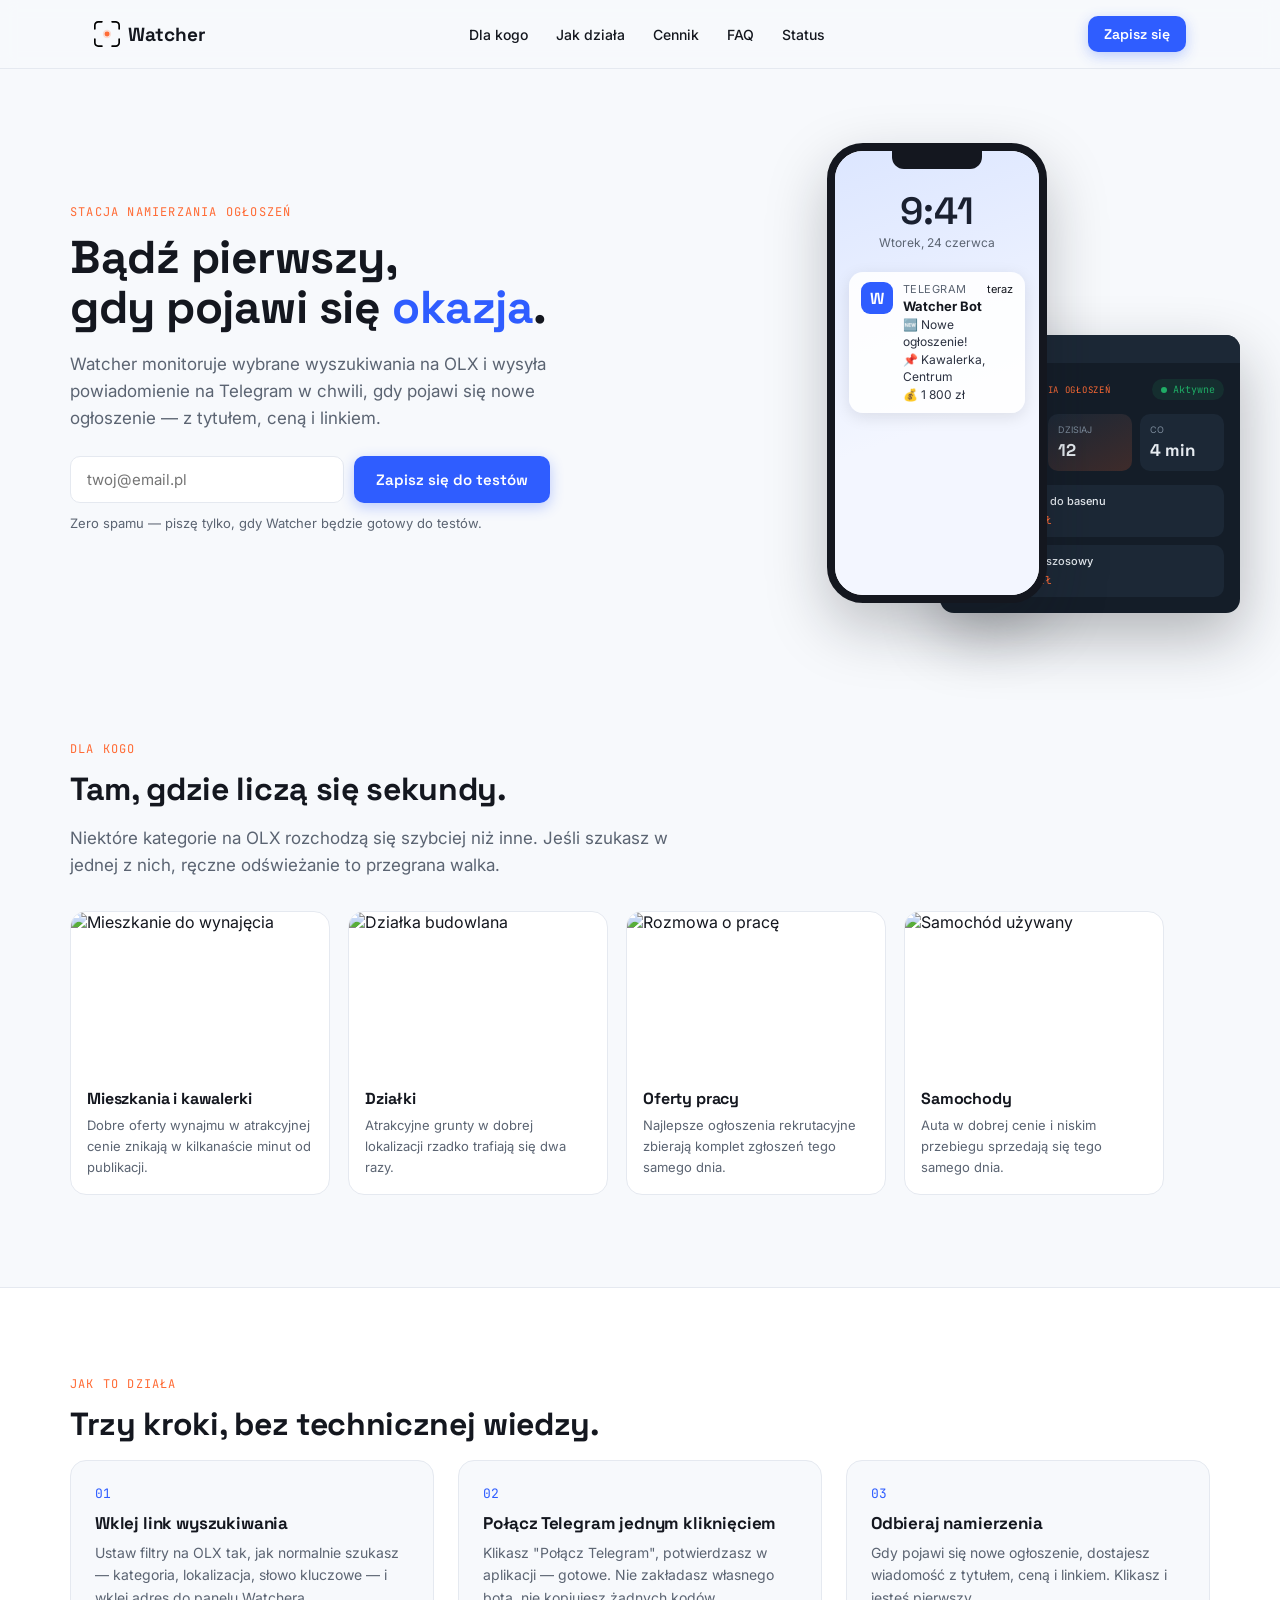
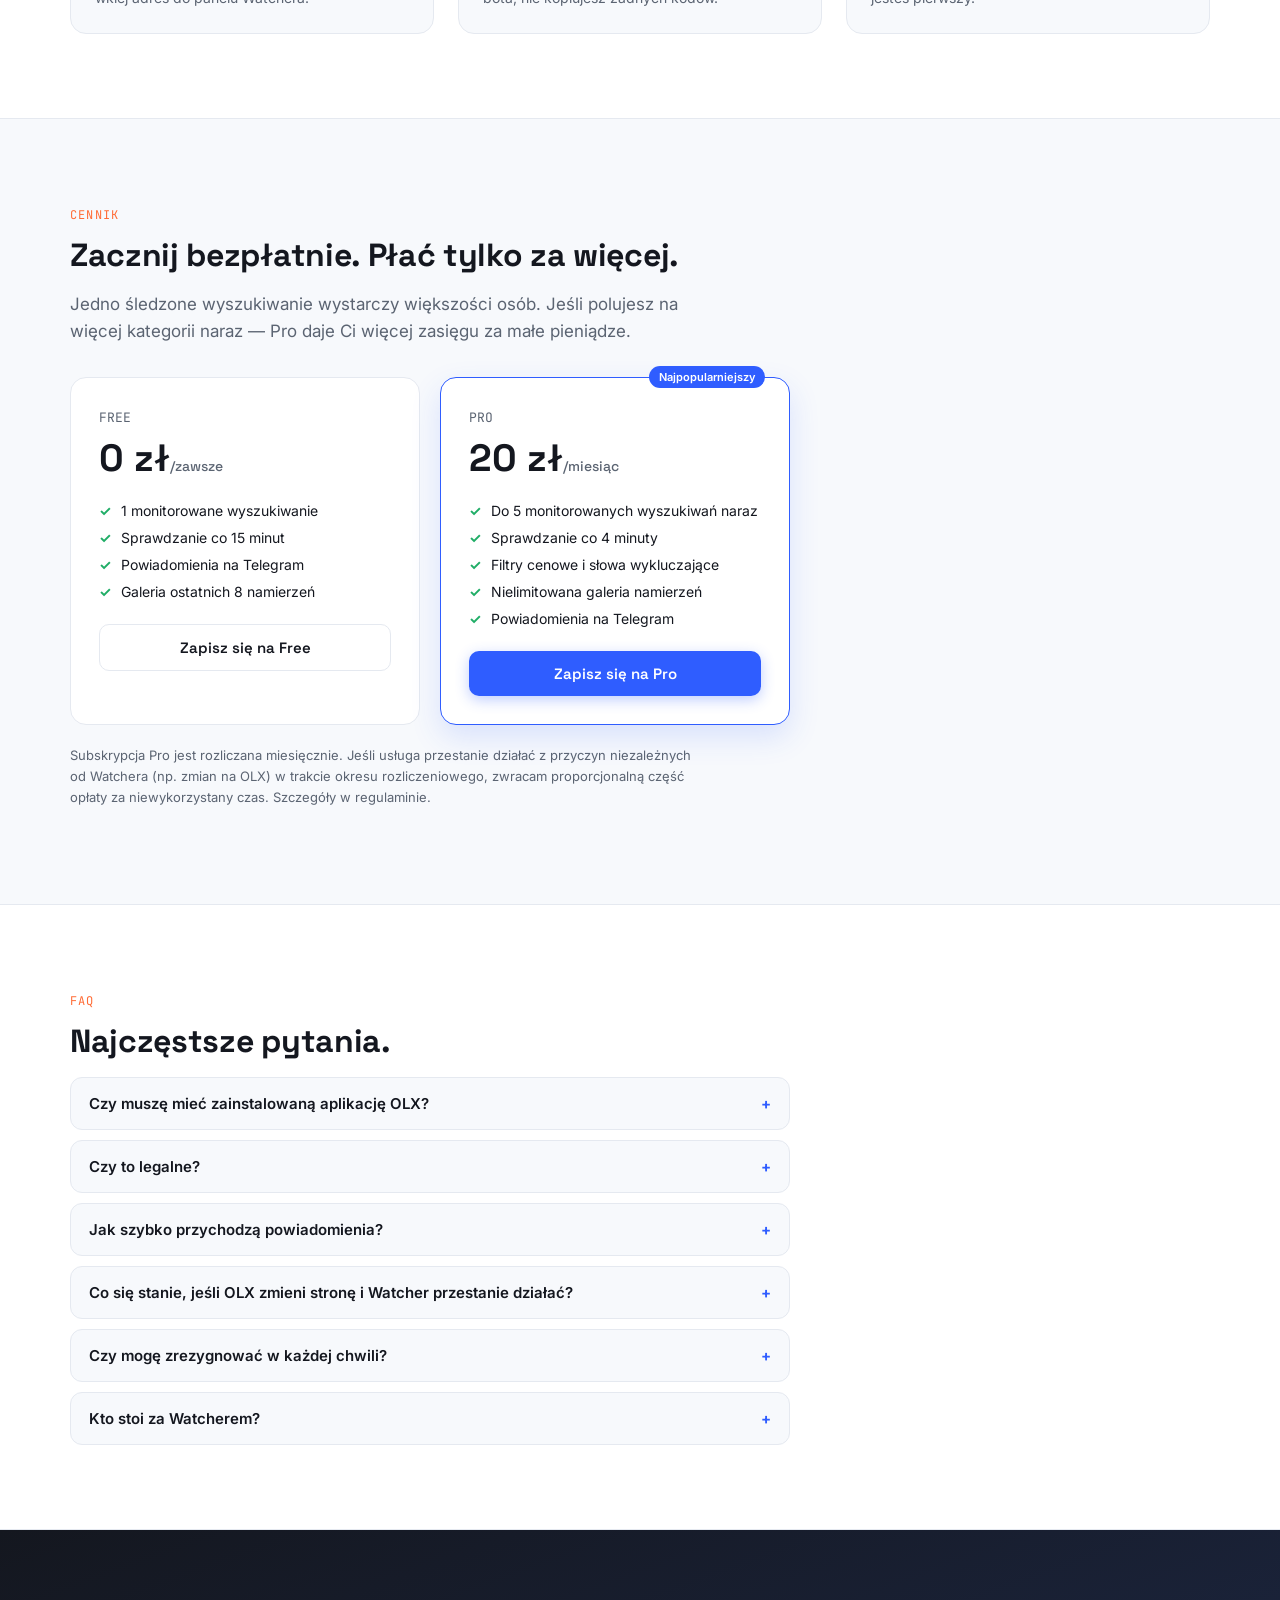
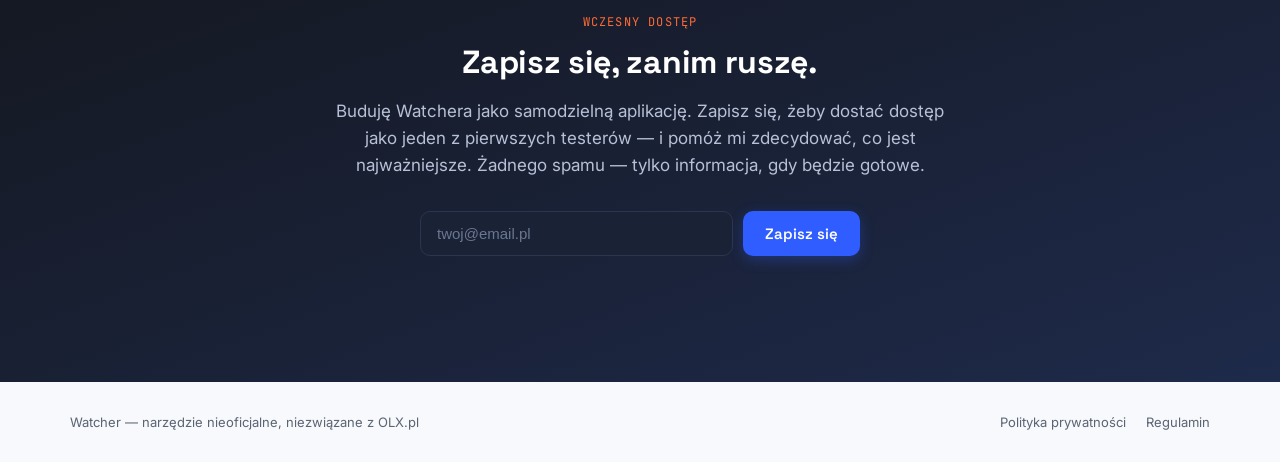
==== index.html @ 294d913c "Add files via upload" ====
<!DOCTYPE html>
<html lang="pl">
<head>
<meta charset="UTF-8" />
<meta name="viewport" content="width=device-width, initial-scale=1.0" />
<title>Watcher — bądź pierwszy przy nowych ogłoszeniach na OLX</title>
<meta name="description" content="Watcher monitoruje wybrane wyszukiwania na OLX i wysyła powiadomienie na Telegram, gdy pojawi się nowe ogłoszenie." />
<link rel="preconnect" href="https://fonts.googleapis.com">
<link href="https://fonts.googleapis.com/css2?family=Space+Grotesk:wght@500;600;700&family=Inter:wght@400;500;600;700&family=JetBrains+Mono:wght@400;500&display=swap" rel="stylesheet">
<link rel="stylesheet" href="style.css">
<link rel="icon" type="image/svg+xml" href="logo.svg">
</head>
<body>

<nav class="nav">
  <div class="nav-inner">
    <a href="index.html" class="nav-logo"><img src="logo.svg" alt="" class="nav-logo-icon" />Watcher</a>
    <div class="nav-links">
      <a href="#dla-kogo">Dla kogo</a>
      <a href="#jak-dziala">Jak działa</a>
      <a href="#cennik">Cennik</a>
      <a href="#faq">FAQ</a>
      <a href="status.html">Status</a>
    </div>
    <a href="#zapis" class="btn btn-primary btn-small">Zapisz się</a>
  </div>
</nav>

<header class="hero">
  <div class="hero-inner">
    <div class="hero-text">
      <span class="eyebrow">stacja namierzania ogłoszeń</span>
      <h1>Bądź pierwszy,<br>gdy pojawi się <span class="accent">okazja</span>.</h1>
      <p class="hero-sub">Watcher monitoruje wybrane wyszukiwania na OLX i wysyła powiadomienie na Telegram w chwili, gdy pojawi się nowe ogłoszenie — z tytułem, ceną i linkiem.</p>
      <form class="hero-form" id="waitlist-form-hero">
        <input type="email" name="email" placeholder="twoj@email.pl" required />
        <button type="submit" class="btn btn-primary">Zapisz się do testów</button>
      </form>
      <p class="hero-note">Zero spamu — piszę tylko, gdy Watcher będzie gotowy do testów.</p>
    </div>

    <div class="hero-visual" aria-hidden="true">
      <div class="phone-mock">
        <div class="phone-notch"></div>
        <div class="phone-screen">
          <div class="lockscreen-time">9:41</div>
          <div class="lockscreen-date">Wtorek, 24 czerwca</div>
          <div class="notification">
            <div class="notification-icon">W</div>
            <div class="notification-body">
              <div class="notification-top">
                <span class="notification-app">Telegram</span>
                <span class="notification-time">teraz</span>
              </div>
              <div class="notification-title">Watcher Bot</div>
              <div class="notification-text">🆕 Nowe ogłoszenie!<br>📌 Kawalerka, Centrum<br>💰 1 800 zł</div>
            </div>
          </div>
        </div>
      </div>

      <div class="dashboard-mock">
        <div class="dash-window-bar">
          <span></span><span></span><span></span>
        </div>
        <div class="dash-body">
          <div class="dash-head">
            <span class="dash-eyebrow">stacja namierzania ogłoszeń</span>
            <span class="status-pill is-live"><span class="pulse-dot"></span>Aktywne</span>
          </div>
          <div class="dash-tiles">
            <div class="dash-tile"><span>Namierzone</span><strong>247</strong></div>
            <div class="dash-tile dash-tile-accent"><span>Dzisiaj</span><strong>12</strong></div>
            <div class="dash-tile"><span>Co</span><strong>4 min</strong></div>
          </div>
          <div class="dash-gallery">
            <div class="dash-card"><div class="dash-thumb thumb-1"></div><div><b>Pompa do basenu</b><span>320 zł</span></div></div>
            <div class="dash-card"><div class="dash-thumb thumb-2"></div><div><b>Rower szosowy</b><span>450 zł</span></div></div>
          </div>
        </div>
      </div>
    </div>
  </div>
</header>

<section class="section" id="dla-kogo">
  <div class="section-inner">
    <span class="eyebrow">dla kogo</span>
    <h2>Tam, gdzie liczą się sekundy.</h2>
    <p class="lead">Niektóre kategorie na OLX rozchodzą się szybciej niż inne. Jeśli szukasz w jednej z nich, ręczne odświeżanie to przegrana walka.</p>

    <div class="usecase-carousel">
      <div class="usecase-card">
        <img src="https://images.unsplash.com/photo-1560448204-e02f11c3d0e2?w=600&q=80" alt="Mieszkanie do wynajęcia" loading="lazy" />
        <div class="usecase-info">
          <h3>Mieszkania i kawalerki</h3>
          <p>Dobre oferty wynajmu w atrakcyjnej cenie znikają w kilkanaście minut od publikacji.</p>
        </div>
      </div>
      <div class="usecase-card">
        <img src="https://images.unsplash.com/photo-1500382017468-9049fed747ef?w=600&q=80" alt="Działka budowlana" loading="lazy" />
        <div class="usecase-info">
          <h3>Działki</h3>
          <p>Atrakcyjne grunty w dobrej lokalizacji rzadko trafiają się dwa razy.</p>
        </div>
      </div>
      <div class="usecase-card">
        <img src="https://images.unsplash.com/photo-1487014679447-9f8336841d58?w=600&q=80" alt="Rozmowa o pracę" loading="lazy" />
        <div class="usecase-info">
          <h3>Oferty pracy</h3>
          <p>Najlepsze ogłoszenia rekrutacyjne zbierają komplet zgłoszeń tego samego dnia.</p>
        </div>
      </div>
      <div class="usecase-card">
        <img src="https://images.unsplash.com/photo-1494976388531-d1058494cdd8?w=600&q=80" alt="Samochód używany" loading="lazy" />
        <div class="usecase-info">
          <h3>Samochody</h3>
          <p>Auta w dobrej cenie i niskim przebiegu sprzedają się tego samego dnia.</p>
        </div>
      </div>
    </div>
  </div>
</section>

<section class="section section-alt" id="jak-dziala">
  <div class="section-inner">
    <span class="eyebrow">jak to działa</span>
    <h2>Trzy kroki, bez technicznej wiedzy.</h2>

    <div class="steps">
      <div class="step">
        <span class="step-num">01</span>
        <h3>Wklej link wyszukiwania</h3>
        <p>Ustaw filtry na OLX tak, jak normalnie szukasz — kategoria, lokalizacja, słowo kluczowe — i wklej adres do panelu Watchera.</p>
      </div>
      <div class="step">
        <span class="step-num">02</span>
        <h3>Połącz Telegram jednym kliknięciem</h3>
        <p>Klikasz "Połącz Telegram", potwierdzasz w aplikacji — gotowe. Nie zakładasz własnego bota, nie kopiujesz żadnych kodów.</p>
      </div>
      <div class="step">
        <span class="step-num">03</span>
        <h3>Odbieraj namierzenia</h3>
        <p>Gdy pojawi się nowe ogłoszenie, dostajesz wiadomość z tytułem, ceną i linkiem. Klikasz i jesteś pierwszy.</p>
      </div>
    </div>
  </div>
</section>

<section class="section" id="cennik">
  <div class="section-inner">
    <span class="eyebrow">cennik</span>
    <h2>Zacznij bezpłatnie. Płać tylko za więcej.</h2>
    <p class="lead">Jedno śledzone wyszukiwanie wystarczy większości osób. Jeśli polujesz na więcej kategorii naraz — Pro daje Ci więcej zasięgu za małe pieniądze.</p>

    <div class="pricing">
      <div class="price-card">
        <span class="price-name">Free</span>
        <span class="price-value">0 zł<small>/zawsze</small></span>
        <ul class="price-features">
          <li>1 monitorowane wyszukiwanie</li>
          <li>Sprawdzanie co 15 minut</li>
          <li>Powiadomienia na Telegram</li>
          <li>Galeria ostatnich 8 namierzeń</li>
        </ul>
        <a href="#zapis" class="btn btn-secondary">Zapisz się na Free</a>
      </div>

      <div class="price-card price-card-featured">
        <span class="price-badge">Najpopularniejszy</span>
        <span class="price-name">Pro</span>
        <span class="price-value">20 zł<small>/miesiąc</small></span>
        <ul class="price-features">
          <li>Do 5 monitorowanych wyszukiwań naraz</li>
          <li>Sprawdzanie co 4 minuty</li>
          <li>Filtry cenowe i słowa wykluczające</li>
          <li>Nielimitowana galeria namierzeń</li>
          <li>Powiadomienia na Telegram</li>
        </ul>
        <a href="#zapis" class="btn btn-primary">Zapisz się na Pro</a>
      </div>
    </div>

    <p class="pricing-note">Subskrypcja Pro jest rozliczana miesięcznie. Jeśli usługa przestanie działać z przyczyn niezależnych od Watchera (np. zmian na OLX) w trakcie okresu rozliczeniowego, zwracam proporcjonalną część opłaty za niewykorzystany czas. Szczegóły w regulaminie.</p>
  </div>
</section>

<section class="section section-alt" id="faq">
  <div class="section-inner">
    <span class="eyebrow">faq</span>
    <h2>Najczęstsze pytania.</h2>

    <div class="faq-list">
      <details>
        <summary>Czy muszę mieć zainstalowaną aplikację OLX?</summary>
        <p>Nie. Watcher działa niezależnie od aplikacji OLX i nie loguje się na Twoje konto — wystarczy publiczny link do wyników wyszukiwania. Jedyna aplikacja, którą potrzebujesz na telefonie, to <strong>Telegram</strong> — tam trafiają wszystkie powiadomienia.</p>
      </details>
      <details>
        <summary>Czy to legalne?</summary>
        <p>Watcher korzysta z publicznie dostępnych stron wyników wyszukiwania, automatyzując proces, który mógłbyś wykonać ręcznie, odświeżając stronę. To narzędzie do użytku osobistego. Nie gwarantuję nieprzerwanego działania — jeśli OLX zmieni sposób udostępniania danych, usługa może wymagać poprawek lub czasowo nie działać.</p>
      </details>
      <details>
        <summary>Jak szybko przychodzą powiadomienia?</summary>
        <p>W wersji Free co 15 minut, w wersji Pro co 4 minuty. To realne odstępy sprawdzania — nie obiecuję sekund, bo to po prostu nie byłaby prawda.</p>
      </details>
      <details>
        <summary>Co się stanie, jeśli OLX zmieni stronę i Watcher przestanie działać?</summary>
        <p>Staram się reagować na zmiany jak najszybciej. Jeśli usługa nie będzie działać przez dłuższy czas w trakcie opłaconego okresu, zwracam proporcjonalną część wpłaty za niewykorzystany czas — zgodnie z regulaminem.</p>
      </details>
      <details>
        <summary>Czy mogę zrezygnować w każdej chwili?</summary>
        <p>Tak, subskrypcję Pro możesz wyłączyć w każdej chwili z panelu — nie płacisz za kolejny okres rozliczeniowy.</p>
      </details>
      <details>
        <summary>Kto stoi za Watcherem?</summary>
        <p>To projekt jednoosobowy — budowany i prowadzony przez jedną osobę, nie przez zespół czy firmę. Dzięki temu cennik jest niski i przejrzysty.</p>
      </details>
    </div>
  </div>
</section>

<section class="section cta-section" id="zapis">
  <div class="section-inner cta-inner">
    <span class="eyebrow">wczesny dostęp</span>
    <h2>Zapisz się, zanim ruszę.</h2>
    <p class="lead">Buduję Watchera jako samodzielną aplikację. Zapisz się, żeby dostać dostęp jako jeden z pierwszych testerów — i pomóż mi zdecydować, co jest najważniejsze. Żadnego spamu — tylko informacja, gdy będzie gotowe.</p>

    <form class="cta-form" id="waitlist-form-main">
      <input type="email" name="email" placeholder="twoj@email.pl" required />
      <button type="submit" class="btn btn-primary">Zapisz się</button>
    </form>
    <p class="form-status" id="form-status"></p>
  </div>
</section>

<footer class="footer">
  <div class="footer-inner">
    <span>Watcher — narzędzie nieoficjalne, niezwiązane z OLX.pl</span>
    <div class="footer-links">
      <a href="polityka-prywatnosci.html">Polityka prywatności</a>
      <a href="regulamin.html">Regulamin</a>
    </div>
  </div>
</footer>

<script src="https://cdn.jsdelivr.net/npm/@supabase/supabase-js@2"></script>
<script src="app.js"></script>
</body>
</html>
---- style.css ----
:root {
  --bg: #F7F9FC;
  --surface: #FFFFFF;
  --border: #E5E9F0;
  --text: #14171F;
  --muted: #5B6472;
  --primary: #2F5DFF;
  --primary-dark: #1E40D6;
  --accent: #FF6B35;
  --accent-soft: rgba(255, 107, 53, 0.12);
  --live: #1FAD66;
  --live-soft: rgba(31, 173, 102, 0.12);
  --radius: 16px;
}

* { box-sizing: border-box; }

body {
  margin: 0;
  background: var(--bg);
  color: var(--text);
  font-family: 'Inter', -apple-system, sans-serif;
  -webkit-font-smoothing: antialiased;
}

h1, h2, h3 {
  font-family: 'Space Grotesk', sans-serif;
  margin: 0;
  letter-spacing: -0.01em;
}

p { line-height: 1.6; color: var(--muted); margin: 0 0 12px; }

a { color: inherit; text-decoration: none; }

.eyebrow {
  display: inline-block;
  font-family: 'JetBrains Mono', monospace;
  font-size: 12px;
  letter-spacing: 0.1em;
  text-transform: uppercase;
  color: var(--accent);
  margin-bottom: 12px;
}

.accent { color: var(--primary); }

/* Buttons */

.btn {
  display: inline-flex;
  align-items: center;
  justify-content: center;
  font-family: 'Space Grotesk', sans-serif;
  font-weight: 600;
  font-size: 15px;
  padding: 13px 22px;
  border-radius: 10px;
  border: none;
  cursor: pointer;
  transition: transform 0.12s ease, box-shadow 0.12s ease;
  white-space: nowrap;
}

.btn-primary {
  background: var(--primary);
  color: #fff;
  box-shadow: 0 4px 14px rgba(47, 93, 255, 0.3);
}
.btn-primary:hover { transform: translateY(-1px); background: var(--primary-dark); }

.btn-secondary {
  background: var(--surface);
  color: var(--text);
  border: 1px solid var(--border);
}
.btn-secondary:hover { border-color: var(--primary); color: var(--primary); }

.btn-small { padding: 9px 16px; font-size: 14px; }

/* Nav */

.nav {
  position: sticky;
  top: 0;
  background: rgba(247, 249, 252, 0.85);
  backdrop-filter: blur(8px);
  border-bottom: 1px solid var(--border);
  z-index: 50;
}

.nav-inner {
  max-width: 1140px;
  margin: 0 auto;
  padding: 16px 24px;
  display: flex;
  align-items: center;
  justify-content: space-between;
}

.nav-logo {
  font-family: 'Space Grotesk', sans-serif;
  font-weight: 700;
  font-size: 19px;
  display: flex;
  align-items: center;
  gap: 8px;
}

.dot {
  width: 9px; height: 9px;
  border-radius: 50%;
  background: var(--accent);
  box-shadow: 0 0 0 4px var(--accent-soft);
}

.nav-logo-icon {
  width: 26px;
  height: 26px;
  display: block;
}

.nav-links {
  display: flex;
  gap: 28px;
  font-size: 14px;
  font-weight: 500;
}
.nav-links a:hover { color: var(--primary); }

@media (max-width: 760px) {
  .nav-links { display: none; }
}

/* Hero */

.hero {
  padding: 64px 24px 40px;
}

.hero-inner {
  max-width: 1140px;
  margin: 0 auto;
  display: grid;
  grid-template-columns: 1fr 1fr;
  gap: 48px;
  align-items: center;
}

@media (max-width: 900px) {
  .hero-inner { grid-template-columns: 1fr; }
}

.hero-text h1 {
  font-size: 46px;
  font-weight: 700;
  line-height: 1.1;
  margin-bottom: 18px;
}

.hero-sub {
  font-size: 17px;
  max-width: 480px;
  margin-bottom: 24px;
}

.hero-form {
  display: flex;
  gap: 10px;
  max-width: 460px;
}

.hero-form input {
  flex: 1;
  padding: 13px 16px;
  border-radius: 10px;
  border: 1px solid var(--border);
  font-family: 'Inter', sans-serif;
  font-size: 15px;
  background: var(--surface);
}
.hero-form input:focus { outline: none; border-color: var(--primary); box-shadow: 0 0 0 3px rgba(47,93,255,0.15); }

.hero-note {
  font-size: 13px;
  color: var(--muted);
  margin-top: 10px;
}

@media (max-width: 520px) {
  .hero-form { flex-direction: column; }
  .hero-text h1 { font-size: 34px; }
}

/* Hero visual */

.hero-visual {
  position: relative;
  display: flex;
  justify-content: center;
  align-items: center;
  min-height: 480px;
}

.phone-mock {
  position: relative;
  z-index: 2;
  width: 220px;
  height: 460px;
  background: #fff;
  border: 8px solid #14171F;
  border-radius: 36px;
  box-shadow: 0 24px 60px rgba(20, 23, 31, 0.25);
  overflow: hidden;
}

.phone-notch {
  position: absolute;
  top: 0; left: 50%;
  transform: translateX(-50%);
  width: 90px; height: 18px;
  background: #14171F;
  border-radius: 0 0 12px 12px;
  z-index: 3;
}

.phone-screen {
  background: linear-gradient(160deg, #DCE6FF 0%, #F3F6FF 60%);
  height: 100%;
  padding: 36px 14px 14px;
}

.lockscreen-time {
  font-family: 'Space Grotesk', sans-serif;
  font-size: 38px;
  font-weight: 600;
  text-align: center;
  color: #1A2030;
}
.lockscreen-date {
  text-align: center;
  font-size: 12px;
  color: #5B6472;
  margin-bottom: 22px;
}

.notification {
  background: rgba(255,255,255,0.9);
  border-radius: 14px;
  padding: 10px 12px;
  display: flex;
  gap: 10px;
  box-shadow: 0 4px 16px rgba(20,23,31,0.1);
}

.notification-icon {
  width: 32px; height: 32px;
  border-radius: 9px;
  background: var(--primary);
  color: #fff;
  font-family: 'Space Grotesk', sans-serif;
  font-weight: 700;
  display: flex;
  align-items: center;
  justify-content: center;
  flex-shrink: 0;
}

.notification-top {
  display: flex;
  justify-content: space-between;
  font-size: 11px;
  color: #8089998;
  margin-bottom: 2px;
}
.notification-app { text-transform: uppercase; letter-spacing: 0.04em; color: #5B6472; }
.notification-title { font-weight: 700; font-size: 13px; margin-bottom: 2px; }
.notification-text { font-size: 12px; color: #2B3140; line-height: 1.45; }

.dashboard-mock {
  position: absolute;
  right: -30px;
  bottom: 0;
  width: 300px;
  background: #141D28;
  border-radius: 14px;
  box-shadow: 0 24px 60px rgba(20, 23, 31, 0.3);
  overflow: hidden;
  z-index: 1;
}

@media (max-width: 900px) {
  .dashboard-mock { display: none; }
  .hero-visual { min-height: 420px; }
}

.dash-window-bar {
  display: flex;
  gap: 6px;
  padding: 10px 12px;
  background: #1C2836;
}
.dash-window-bar span {
  width: 8px; height: 8px; border-radius: 50%;
  background: #3A4756;
}

.dash-body { padding: 16px; }

.dash-head {
  display: flex;
  justify-content: space-between;
  align-items: center;
  margin-bottom: 14px;
}
.dash-eyebrow {
  font-family: 'JetBrains Mono', monospace;
  font-size: 9px;
  letter-spacing: 0.08em;
  text-transform: uppercase;
  color: var(--accent);
}

.status-pill {
  display: inline-flex;
  align-items: center;
  gap: 6px;
  font-family: 'JetBrains Mono', monospace;
  font-size: 10px;
  padding: 4px 9px;
  border-radius: 999px;
  background: var(--live-soft);
  color: var(--live);
}
.pulse-dot {
  width: 6px; height: 6px; border-radius: 50%;
  background: currentColor;
  animation: pulse 1.8s ease-in-out infinite;
}
@keyframes pulse {
  0%, 100% { box-shadow: 0 0 0 0 rgba(31,173,102,0.5); }
  50% { box-shadow: 0 0 0 5px rgba(31,173,102,0); }
}

.dash-tiles {
  display: grid;
  grid-template-columns: repeat(3, 1fr);
  gap: 8px;
  margin-bottom: 14px;
}
.dash-tile {
  background: #1C2836;
  border-radius: 10px;
  padding: 10px;
  display: flex;
  flex-direction: column;
  gap: 4px;
}
.dash-tile span { font-size: 9px; color: #7C8B9B; text-transform: uppercase; }
.dash-tile strong { font-family: 'Space Grotesk', sans-serif; font-size: 17px; color: #E7ECF1; }
.dash-tile-accent { background: linear-gradient(155deg, #1C2836, rgba(255,107,53,0.18)); }

.dash-gallery { display: flex; flex-direction: column; gap: 8px; }
.dash-card {
  display: flex; align-items: center; gap: 10px;
  background: #1C2836; border-radius: 10px; padding: 8px;
}
.dash-thumb { width: 36px; height: 36px; border-radius: 8px; flex-shrink: 0; background-size: cover; }
.thumb-1 { background: linear-gradient(135deg, #2F5DFF, #6E8CFF); }
.thumb-2 { background: linear-gradient(135deg, #FF6B35, #FFA46B); }
.dash-card b { display: block; font-size: 11px; color: #E7ECF1; font-weight: 500; }
.dash-card span { font-family: 'JetBrains Mono', monospace; font-size: 11px; color: var(--accent); }

/* Sections */

.section { padding: 84px 24px; }
.section-alt { background: var(--surface); border-top: 1px solid var(--border); border-bottom: 1px solid var(--border); }
.section-inner { max-width: 1140px; margin: 0 auto; }
.section h2 { font-size: 32px; margin-bottom: 16px; max-width: 640px; }
.lead { font-size: 17px; max-width: 620px; margin-bottom: 32px; }

/* Use case carousel */

.usecase-carousel {
  display: flex;
  gap: 18px;
  overflow-x: auto;
  padding-bottom: 8px;
  scroll-snap-type: x mandatory;
}
.usecase-carousel::-webkit-scrollbar { height: 6px; }
.usecase-carousel::-webkit-scrollbar-thumb { background: var(--border); border-radius: 6px; }

.usecase-card {
  scroll-snap-align: start;
  flex: 0 0 260px;
  background: var(--surface);
  border: 1px solid var(--border);
  border-radius: var(--radius);
  overflow: hidden;
}
.usecase-card img { width: 100%; height: 160px; object-fit: cover; display: block; }
.usecase-info { padding: 16px; }
.usecase-info h3 { font-size: 16px; margin-bottom: 6px; }
.usecase-info p { font-size: 13px; margin: 0; }

/* Steps */

.steps {
  display: grid;
  grid-template-columns: repeat(3, 1fr);
  gap: 24px;
}
@media (max-width: 860px) { .steps { grid-template-columns: 1fr; } }

.step {
  background: var(--bg);
  border: 1px solid var(--border);
  border-radius: var(--radius);
  padding: 24px;
}
.step-num {
  font-family: 'JetBrains Mono', monospace;
  font-size: 13px;
  color: var(--primary);
  display: block;
  margin-bottom: 10px;
}
.step h3 { font-size: 17px; margin-bottom: 8px; }
.step p { font-size: 14px; margin: 0; }

/* Pricing */

.pricing {
  display: grid;
  grid-template-columns: repeat(2, 1fr);
  gap: 20px;
  max-width: 720px;
  margin-bottom: 20px;
}
@media (max-width: 700px) { .pricing { grid-template-columns: 1fr; } }

.price-card {
  background: var(--surface);
  border: 1px solid var(--border);
  border-radius: var(--radius);
  padding: 28px;
  position: relative;
}
.price-card-featured {
  border-color: var(--primary);
  box-shadow: 0 12px 30px rgba(47,93,255,0.15);
}
.price-badge {
  position: absolute;
  top: -12px; right: 24px;
  background: var(--primary);
  color: #fff;
  font-size: 11px;
  font-weight: 600;
  padding: 4px 10px;
  border-radius: 999px;
}
.price-name { font-family: 'JetBrains Mono', monospace; font-size: 13px; color: var(--muted); text-transform: uppercase; }
.price-value {
  display: block;
  font-family: 'Space Grotesk', sans-serif;
  font-size: 38px;
  font-weight: 700;
  margin: 8px 0 20px;
}
.price-value small { font-size: 14px; font-weight: 500; color: var(--muted); }

.price-features { list-style: none; padding: 0; margin: 0 0 24px; display: flex; flex-direction: column; gap: 10px; }
.price-features li {
  font-size: 14px;
  padding-left: 22px;
  position: relative;
}
.price-features li::before {
  content: "✓";
  position: absolute; left: 0;
  color: var(--live);
  font-weight: 700;
}
.price-card .btn { width: 100%; }

.pricing-note { font-size: 13px; color: var(--muted); max-width: 640px; }

/* FAQ */

.faq-list { max-width: 720px; display: flex; flex-direction: column; gap: 10px; }
.faq-list details {
  background: var(--bg);
  border: 1px solid var(--border);
  border-radius: 12px;
  padding: 16px 18px;
}
.faq-list summary {
  cursor: pointer;
  font-weight: 600;
  font-size: 15px;
  list-style: none;
}
.faq-list summary::-webkit-details-marker { display: none; }
.faq-list summary::after { content: "+"; float: right; color: var(--primary); font-weight: 700; }
.faq-list details[open] summary::after { content: "−"; }
.faq-list p { margin-top: 10px; font-size: 14px; }

/* CTA section */

.cta-section { background: linear-gradient(160deg, #14171F, #1E2A4A); }
.cta-inner { text-align: center; display: flex; flex-direction: column; align-items: center; }
.cta-section .eyebrow { color: var(--accent); }
.cta-section h2 { color: #fff; }
.cta-section .lead { color: #B7C0D6; }

.cta-form {
  display: flex;
  gap: 10px;
  max-width: 440px;
  width: 100%;
}
.cta-form input {
  flex: 1;
  padding: 13px 16px;
  border-radius: 10px;
  border: 1px solid #2C3550;
  background: #1A2236;
  color: #fff;
  font-size: 15px;
}
.cta-form input::placeholder { color: #6B7690; }
.cta-form input:focus { outline: none; border-color: var(--primary); }

.form-status { color: #B7C0D6; font-size: 13px; margin-top: 12px; min-height: 18px; }

@media (max-width: 520px) {
  .cta-form { flex-direction: column; }
}

/* Footer */

.footer { padding: 32px 24px; }
.footer-inner {
  max-width: 1140px;
  margin: 0 auto;
  display: flex;
  justify-content: space-between;
  flex-wrap: wrap;
  gap: 12px;
  font-size: 13px;
  color: var(--muted);
}
.footer-links { display: flex; gap: 20px; }
.footer-links a:hover { color: var(--primary); }

@media (prefers-reduced-motion: reduce) {
  .pulse-dot { animation: none; }
}
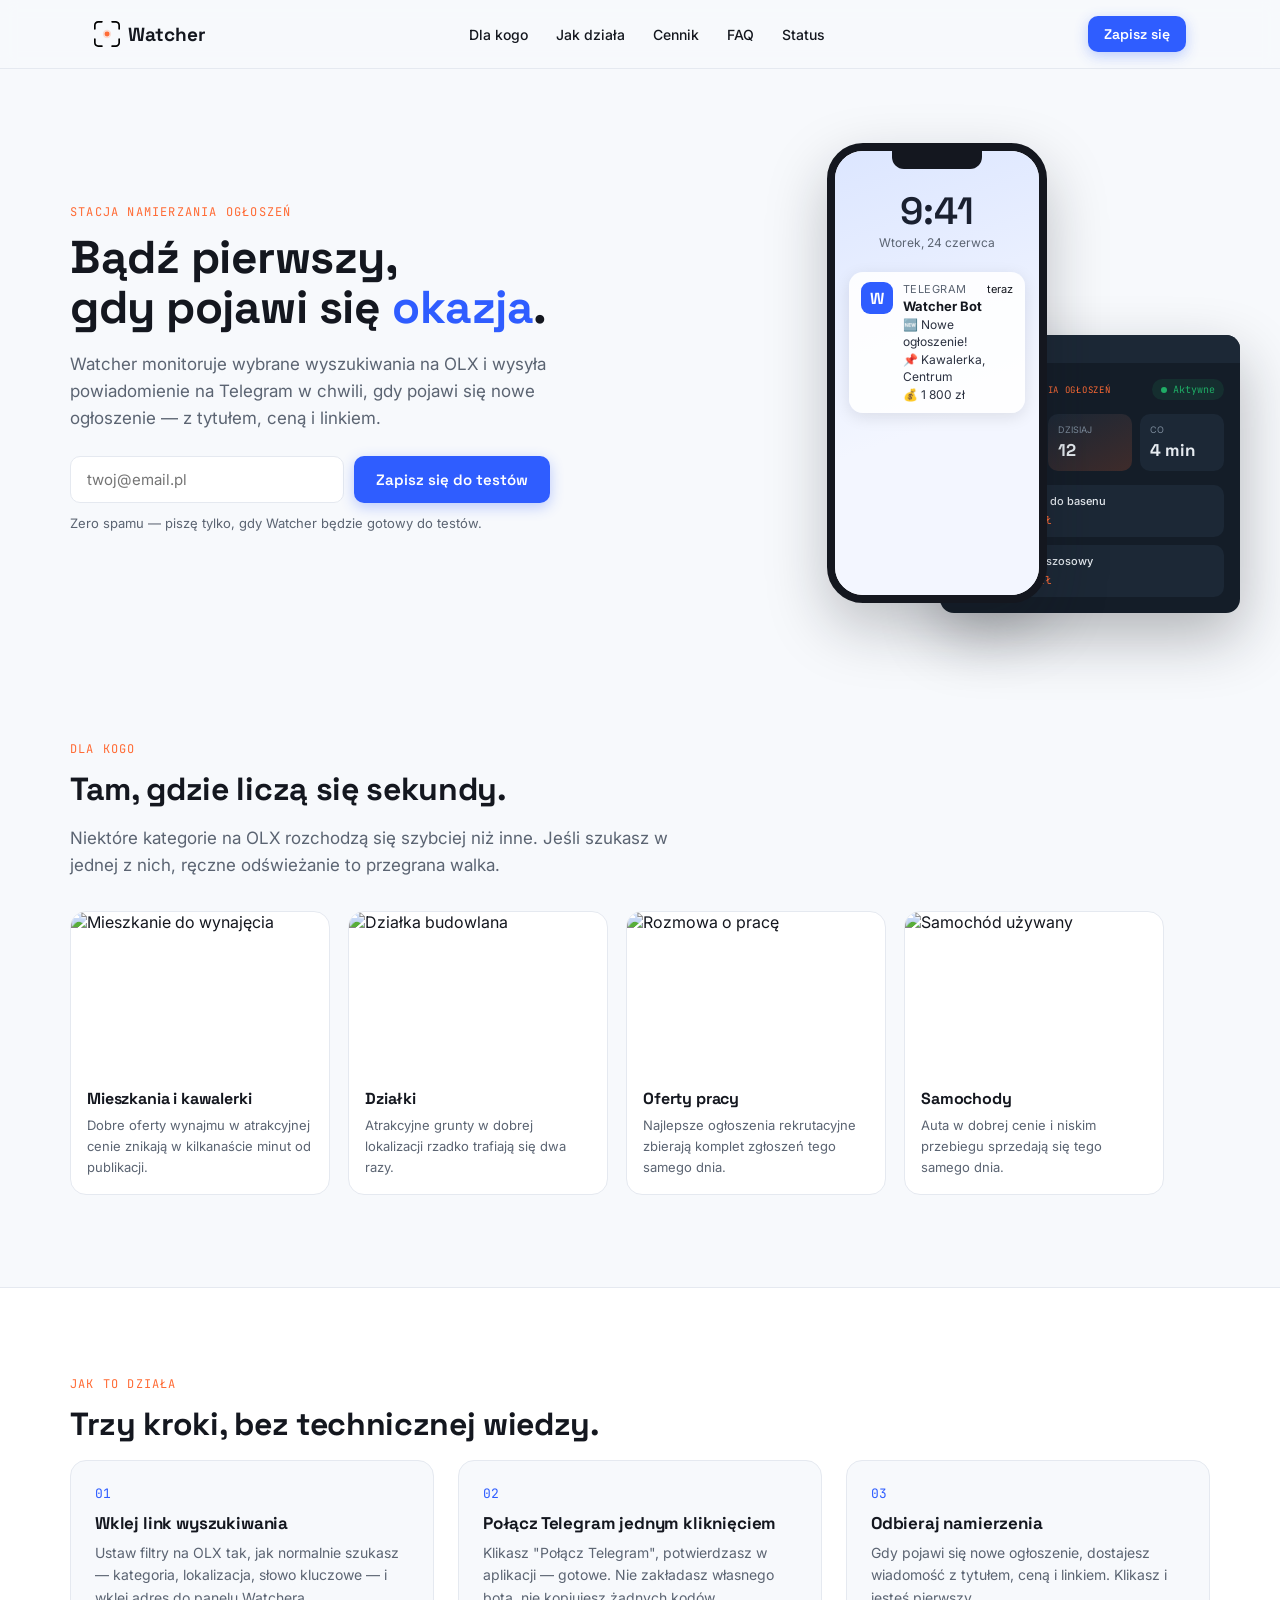
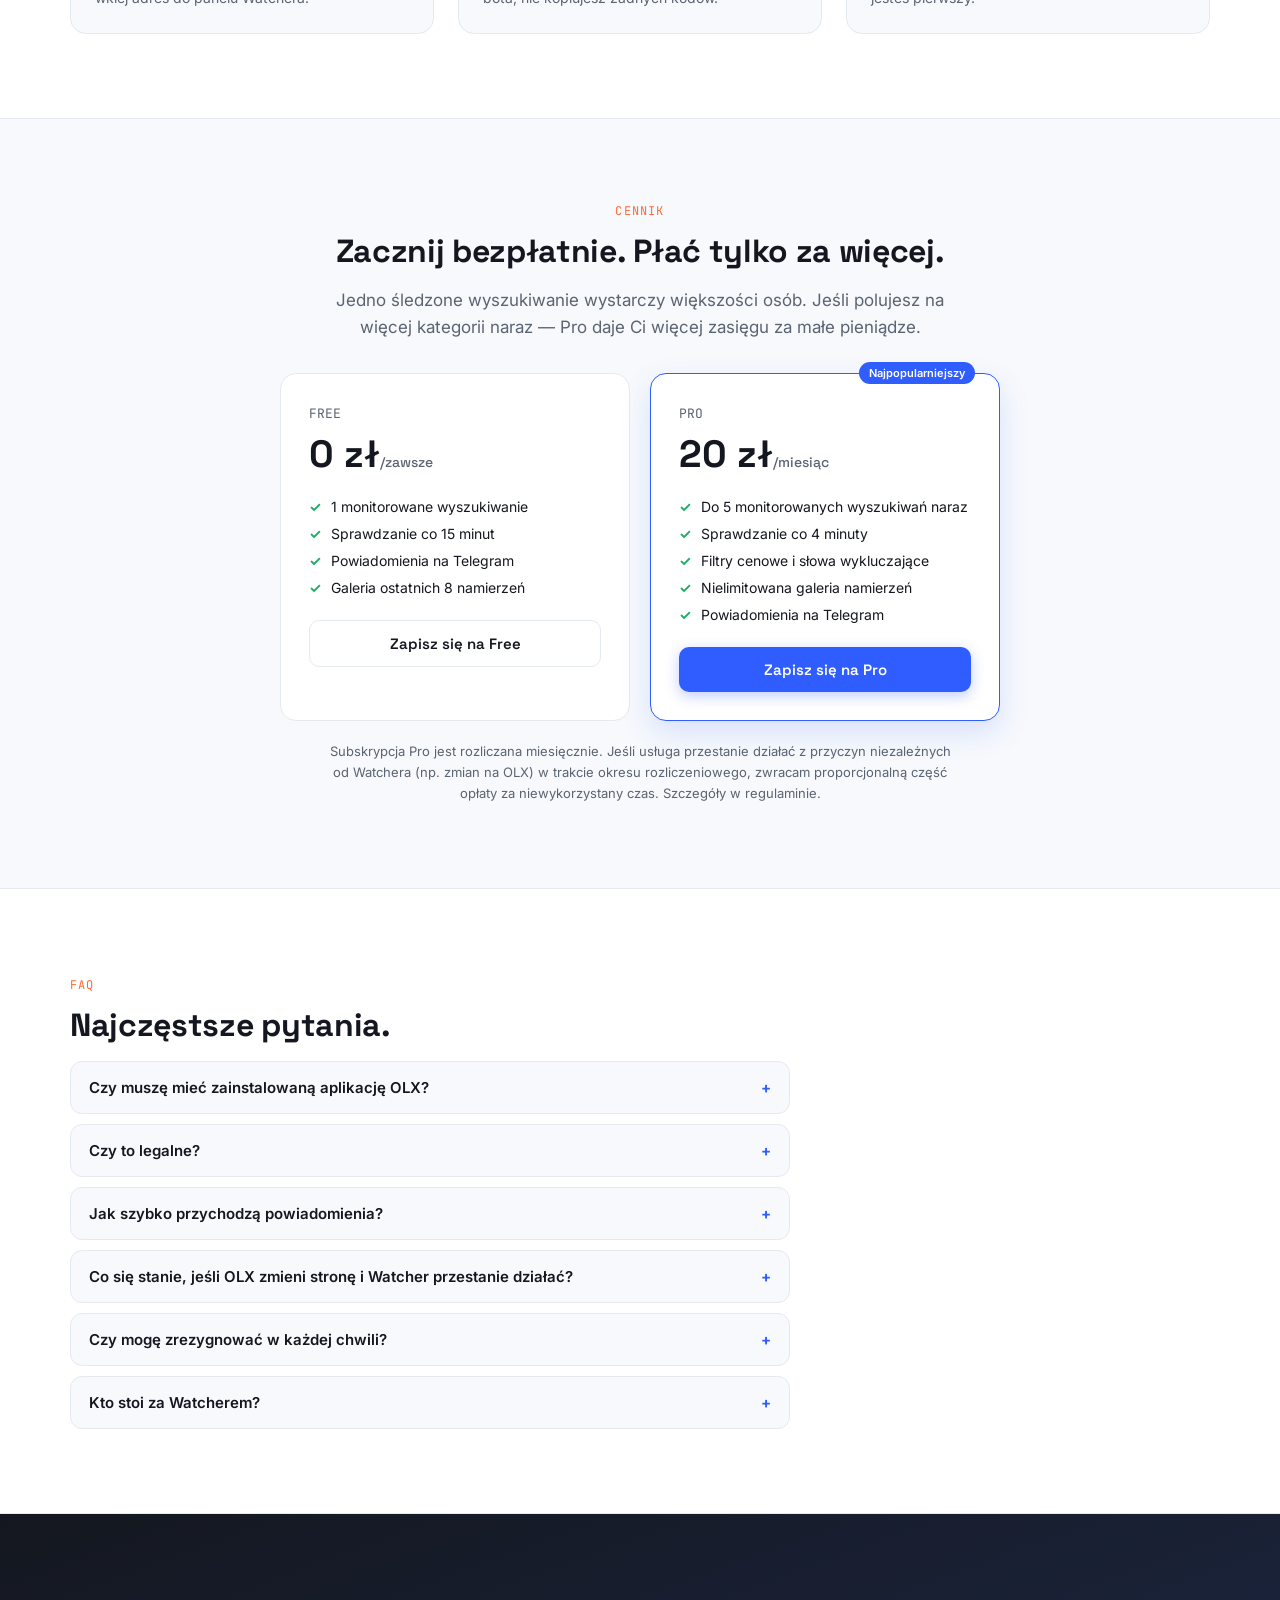
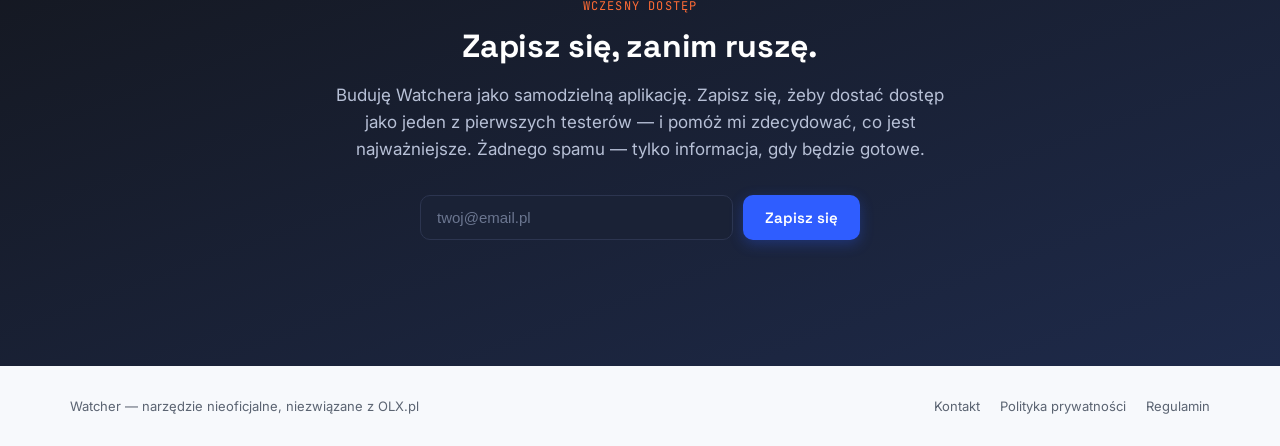
==== commit c218b566: "Add files via upload" ====
--- a/index.html
+++ b/index.html
@@ -149,9 +149,9 @@
 
 <section class="section" id="cennik">
   <div class="section-inner">
-    <span class="eyebrow">cennik</span>
-    <h2>Zacznij bezpłatnie. Płać tylko za więcej.</h2>
-    <p class="lead">Jedno śledzone wyszukiwanie wystarczy większości osób. Jeśli polujesz na więcej kategorii naraz — Pro daje Ci więcej zasięgu za małe pieniądze.</p>
+    <span class="eyebrow" style="display:block; text-align:center;">cennik</span>
+    <h2 style="margin:0 auto 16px; text-align:center;">Zacznij bezpłatnie. Płać tylko za więcej.</h2>
+    <p class="lead" style="margin:0 auto 32px; text-align:center;">Jedno śledzone wyszukiwanie wystarczy większości osób. Jeśli polujesz na więcej kategorii naraz — Pro daje Ci więcej zasięgu za małe pieniądze.</p>
 
     <div class="pricing">
       <div class="price-card">
@@ -237,6 +237,7 @@
   <div class="footer-inner">
     <span>Watcher — narzędzie nieoficjalne, niezwiązane z OLX.pl</span>
     <div class="footer-links">
+      <a href="mailto:kontakt.watcher@gmail.com">Kontakt</a>
       <a href="polityka-prywatnosci.html">Polityka prywatności</a>
       <a href="regulamin.html">Regulamin</a>
     </div>
--- a/style.css
+++ b/style.css
@@ -436,7 +436,7 @@
   grid-template-columns: repeat(2, 1fr);
   gap: 20px;
   max-width: 720px;
-  margin-bottom: 20px;
+  margin: 0 auto 20px;
 }
 @media (max-width: 700px) { .pricing { grid-template-columns: 1fr; } }
 
@@ -485,7 +485,7 @@
 }
 .price-card .btn { width: 100%; }
 
-.pricing-note { font-size: 13px; color: var(--muted); max-width: 640px; }
+.pricing-note { font-size: 13px; color: var(--muted); max-width: 640px; margin: 0 auto; text-align: center; }
 
 /* FAQ */
 
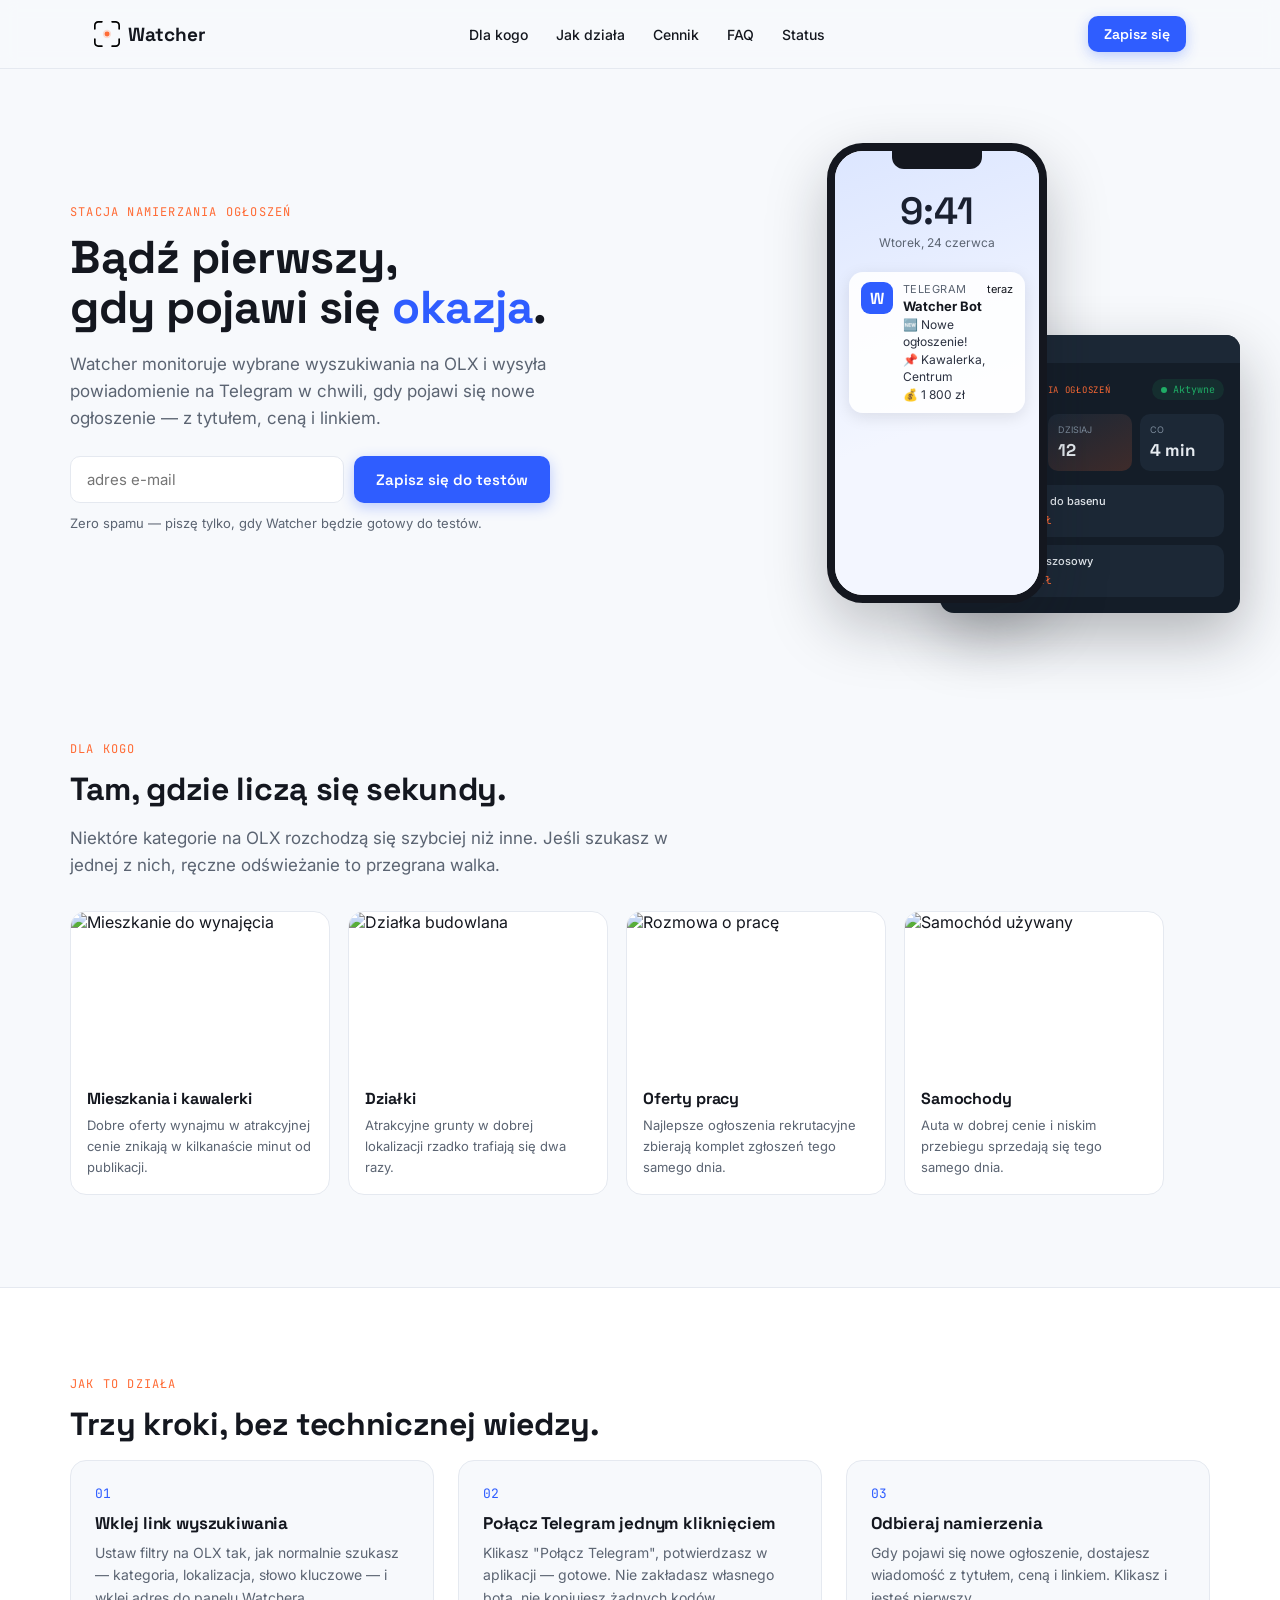
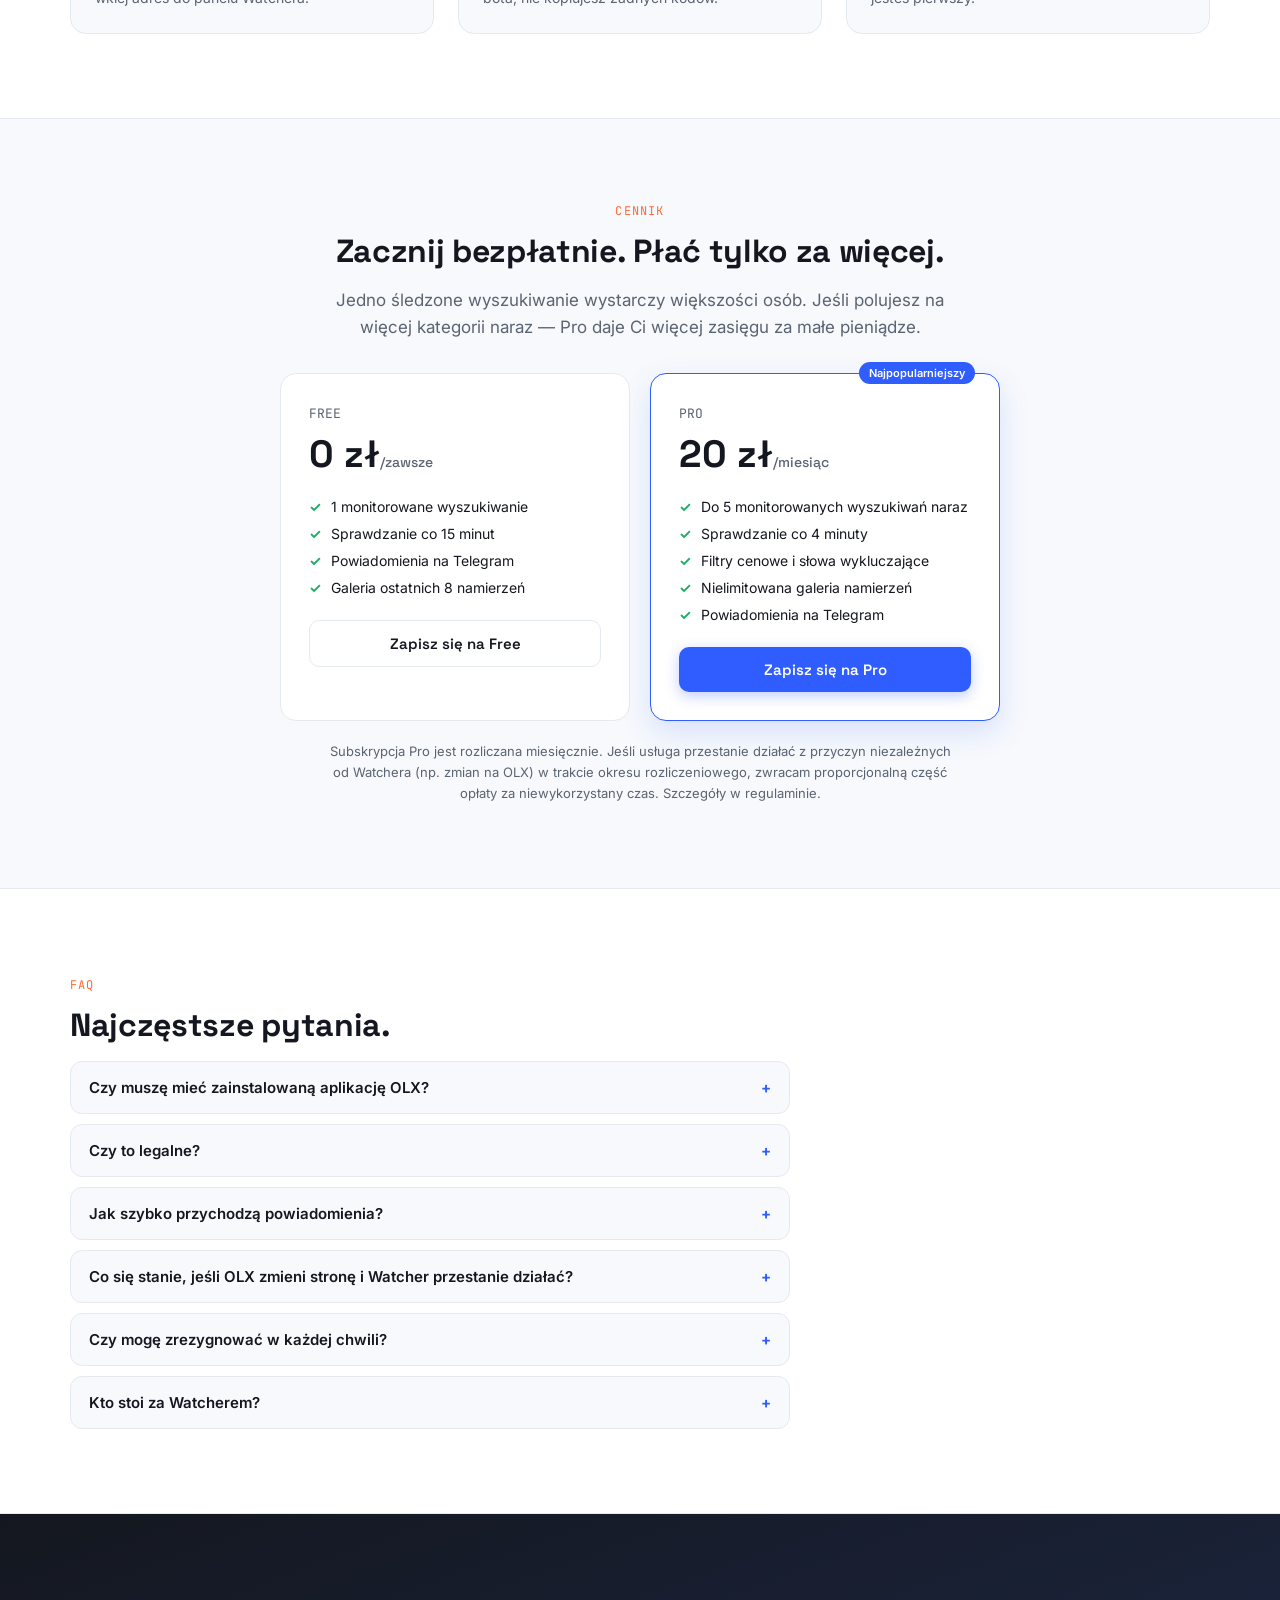
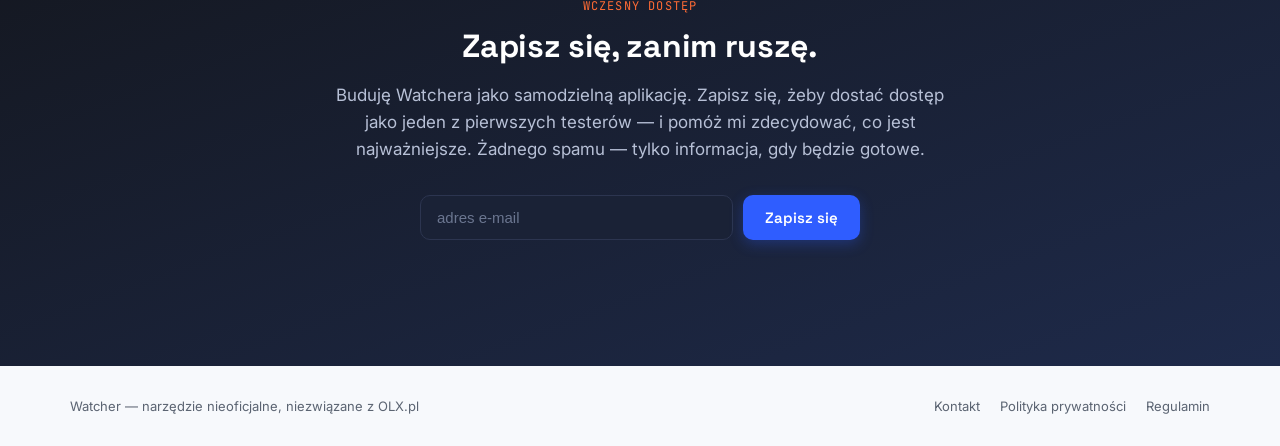
==== commit fe74ce36: "Add files via upload" ====
--- a/index.html
+++ b/index.html
@@ -9,6 +9,7 @@
 <link href="https://fonts.googleapis.com/css2?family=Space+Grotesk:wght@500;600;700&family=Inter:wght@400;500;600;700&family=JetBrains+Mono:wght@400;500&display=swap" rel="stylesheet">
 <link rel="stylesheet" href="style.css">
 <link rel="icon" type="image/svg+xml" href="logo.svg">
+<meta name="security-scan" content="wirtualnatarcza-verify-8010c09741c0f85d2b98e2014eaf74f449748a8e" />
 </head>
 <body>
 
@@ -33,7 +34,7 @@
       <h1>Bądź pierwszy,<br>gdy pojawi się <span class="accent">okazja</span>.</h1>
       <p class="hero-sub">Watcher monitoruje wybrane wyszukiwania na OLX i wysyła powiadomienie na Telegram w chwili, gdy pojawi się nowe ogłoszenie — z tytułem, ceną i linkiem.</p>
       <form class="hero-form" id="waitlist-form-hero">
-        <input type="email" name="email" placeholder="twoj@email.pl" required />
+        <input type="email" name="email" placeholder="adres e-mail" required autocomplete="email" />
         <button type="submit" class="btn btn-primary">Zapisz się do testów</button>
       </form>
       <p class="hero-note">Zero spamu — piszę tylko, gdy Watcher będzie gotowy do testów.</p>
@@ -226,7 +227,7 @@
     <p class="lead">Buduję Watchera jako samodzielną aplikację. Zapisz się, żeby dostać dostęp jako jeden z pierwszych testerów — i pomóż mi zdecydować, co jest najważniejsze. Żadnego spamu — tylko informacja, gdy będzie gotowe.</p>
 
     <form class="cta-form" id="waitlist-form-main">
-      <input type="email" name="email" placeholder="twoj@email.pl" required />
+      <input type="email" name="email" placeholder="adres e-mail" required autocomplete="email" />
       <button type="submit" class="btn btn-primary">Zapisz się</button>
     </form>
     <p class="form-status" id="form-status"></p>
@@ -237,14 +238,17 @@
   <div class="footer-inner">
     <span>Watcher — narzędzie nieoficjalne, niezwiązane z OLX.pl</span>
     <div class="footer-links">
-      <a href="mailto:kontakt.watcher@gmail.com">Kontakt</a>
+      <a href="#" id="contact-link">Kontakt</a>
       <a href="polityka-prywatnosci.html">Polityka prywatności</a>
       <a href="regulamin.html">Regulamin</a>
     </div>
   </div>
 </footer>
 
-<script src="https://cdn.jsdelivr.net/npm/@supabase/supabase-js@2"></script>
+<script
+  src="https://cdn.jsdelivr.net/npm/@supabase/supabase-js@2/dist/umd/supabase.min.js"
+  integrity="sha384-7s/MdoORnBDapCLSXmGPaHBBqpMHDDIoBPFLMBxH0a8dEQQRKpNEbPDFBZTdPFR7"
+  crossorigin="anonymous"></script>
 <script src="app.js"></script>
 </body>
 </html>
